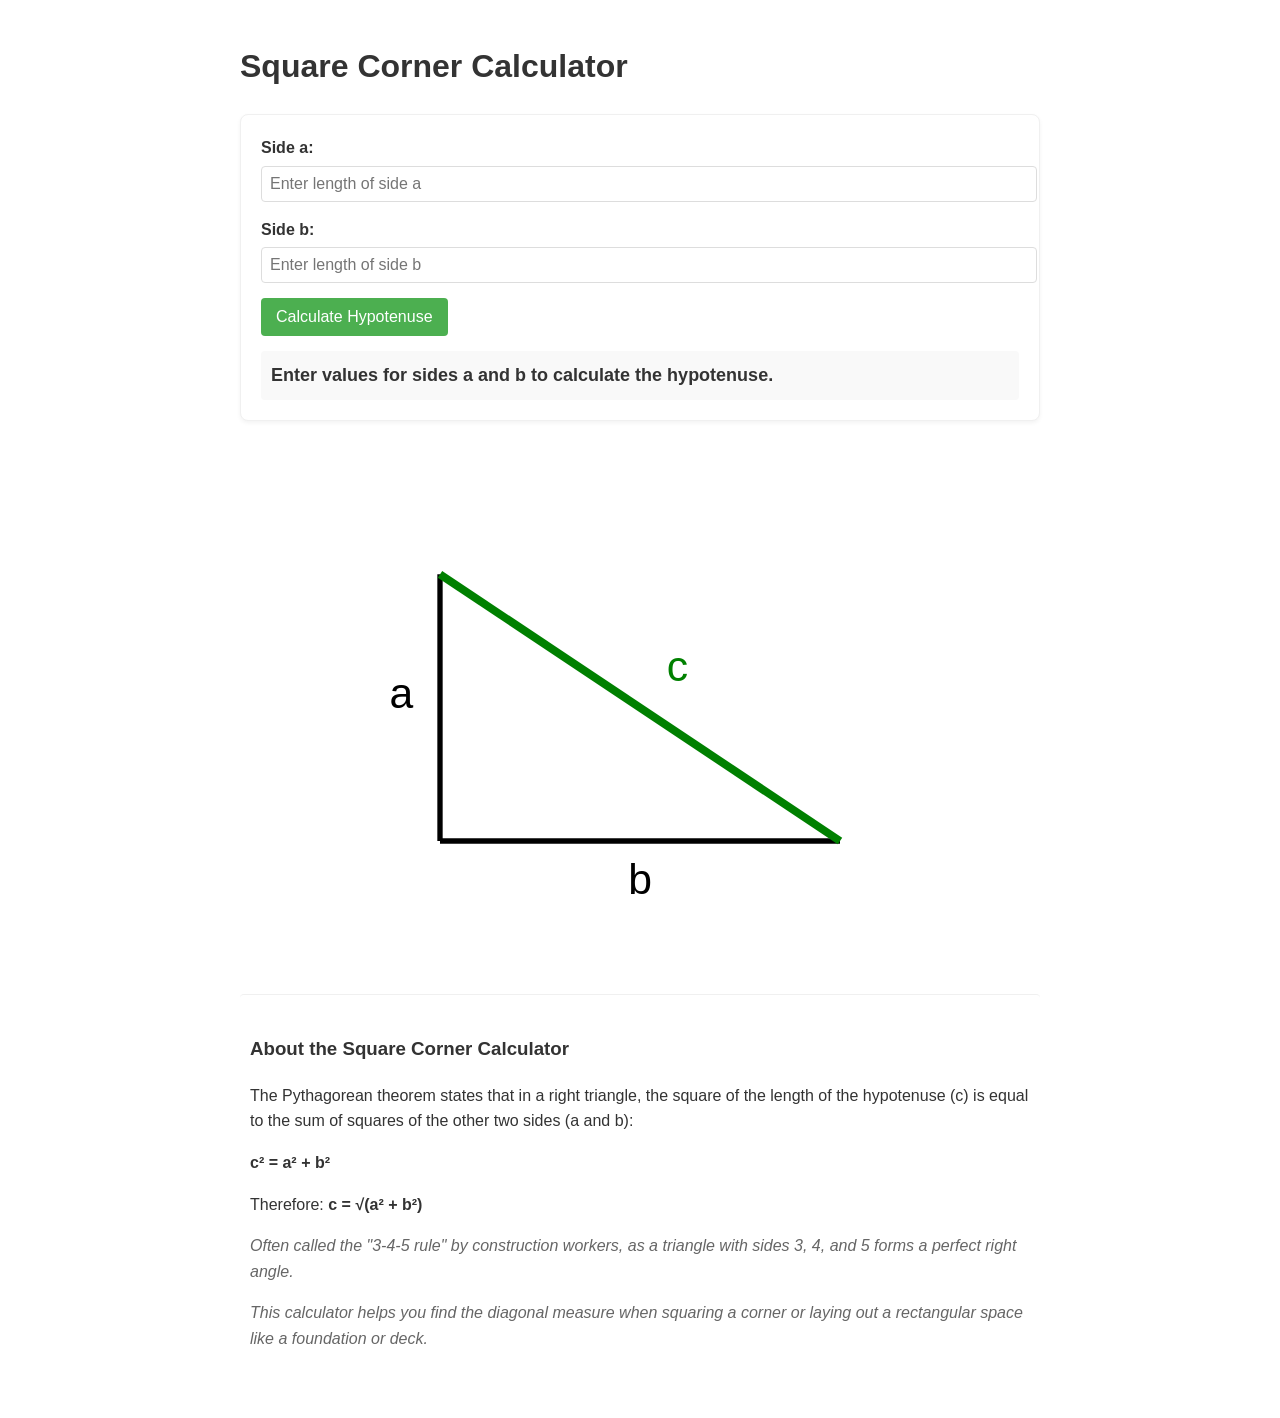
==== public/345/Index.html @ 1083c50b "Create Index.html" ====
<!DOCTYPE html>
<html lang="en">
<head>
    <meta charset="UTF-8">
    <meta name="viewport" content="width=device-width, initial-scale=1.0">
    <title>Square Corner Calculator</title>
    <style>
        body {
            font-family: Arial, sans-serif;
            max-width: 800px;
            margin: 0 auto;
            padding: 20px;
            line-height: 1.6;
            color: #333;
            background-color: white;
        }
        .calculator {
            background-color: white;
            border-radius: 8px;
            padding: 20px;
            box-shadow: 0 2px 4px rgba(0,0,0,0.05);
            margin-bottom: 20px;
            border: 1px solid #f0f0f0;
        }
        .input-group {
            margin-bottom: 15px;
        }
        label {
            display: block;
            margin-bottom: 5px;
            font-weight: bold;
        }
        input {
            width: 100%;
            padding: 8px;
            border: 1px solid #ddd;
            border-radius: 4px;
            font-size: 16px;
        }
        button {
            background-color: #4CAF50;
            color: white;
            border: none;
            padding: 10px 15px;
            font-size: 16px;
            border-radius: 4px;
            cursor: pointer;
            transition: background-color 0.3s;
        }
        button:hover {
            background-color: #45a049;
        }
        .result {
            font-size: 18px;
            font-weight: bold;
            margin-top: 15px;
            padding: 10px;
            border-radius: 4px;
            background-color: #f9f9f9;
        }
        #triangle-diagram {
            display: block;
            margin: 20px auto;
            max-width: 100%;
            background-color: white;
            border-radius: 8px;
        }
        .formula {
            background-color: white;
            padding: 10px;
            border-radius: 4px;
            margin: 20px 0;
            border-top: 1px solid #f0f0f0;
            padding-top: 20px;
        }
        .construction-note {
            font-style: italic;
            color: #666;
            margin-top: 15px;
        }
    </style>
</head>
<body>
    <h1>Square Corner Calculator</h1>
    
    <div class="calculator">
        <div class="input-group">
            <label for="side-a">Side a:</label>
            <input type="number" id="side-a" min="0" step="any" placeholder="Enter length of side a">
        </div>
        
        <div class="input-group">
            <label for="side-b">Side b:</label>
            <input type="number" id="side-b" min="0" step="any" placeholder="Enter length of side b">
        </div>
        
        <button onclick="calculateHypotenuse()">Calculate Hypotenuse</button>
        
        <div class="result" id="result">
            Enter values for sides a and b to calculate the hypotenuse.
        </div>
        
        </div>
    </div>
    
    <svg id="triangle-diagram" viewBox="0 0 300 200" xmlns="http://www.w3.org/2000/svg">
        <!-- White background for the triangle section -->
        <rect x="0" y="0" width="300" height="200" fill="white"/>
        <rect x="75" y="50" width="0" height="0" fill="none" stroke="black" stroke-width="2" id="right-angle-marker" />
        <line x1="75" y1="150" x2="75" y2="50" stroke="black" stroke-width="2" id="side-a-line" />
        <line x1="75" y1="150" x2="225" y2="150" stroke="black" stroke-width="2" id="side-b-line" />
        <line x1="75" y1="50" x2="225" y2="150" stroke="green" stroke-width="3" id="hypotenuse-line" />
        <text x="65" y="100" text-anchor="end" fill="black" id="side-a-text">a</text>
        <text x="150" y="170" text-anchor="middle" fill="black" id="side-b-text">b</text>
        <text x="160" y="90" text-anchor="start" fill="green" id="hypotenuse-text">c</text>
    </svg>
    
    <script>
        function calculateHypotenuse() {
            // Get input values
            const sideA = parseFloat(document.getElementById('side-a').value);
            const sideB = parseFloat(document.getElementById('side-b').value);
            
            // Validate input
            if (isNaN(sideA) || isNaN(sideB)) {
                document.getElementById('result').textContent = 'Please enter valid numbers for both sides.';
                return;
            }
            
            if (sideA <= 0 || sideB <= 0) {
                document.getElementById('result').textContent = 'Side lengths must be positive numbers.';
                return;
            }
            
            // Calculate hypotenuse using Pythagorean theorem
            const hypotenuse = Math.sqrt(Math.pow(sideA, 2) + Math.pow(sideB, 2));
            
            // Display result
            document.getElementById('result').textContent = `Hypotenuse (c) = ${hypotenuse.toFixed(3)}`;
            
            // Update the SVG diagram
            updateTriangleDiagram(sideA, sideB, hypotenuse);
        }
        
        function updateTriangleDiagram(a, b, c) {
            // Normalize sides to fit in the SVG viewBox
            const maxSide = Math.max(a, b);
            const scale = 150 / maxSide;
            
            // Calculate scaled dimensions
            const scaledA = a * scale;
            const scaledB = b * scale;
            
            // Update the SVG elements
            const svgElement = document.getElementById('triangle-diagram');
            
            // Update the triangle sides
            document.getElementById('side-a-line').setAttribute('x1', 50);
            document.getElementById('side-a-line').setAttribute('y1', 150);
            document.getElementById('side-a-line').setAttribute('x2', 50);
            document.getElementById('side-a-line').setAttribute('y2', 150 - scaledA);
            
            document.getElementById('side-b-line').setAttribute('x1', 50);
            document.getElementById('side-b-line').setAttribute('y1', 150);
            document.getElementById('side-b-line').setAttribute('x2', 50 + scaledB);
            document.getElementById('side-b-line').setAttribute('y2', 150);
            
            document.getElementById('hypotenuse-line').setAttribute('x1', 50);
            document.getElementById('hypotenuse-line').setAttribute('y1', 150 - scaledA);
            document.getElementById('hypotenuse-line').setAttribute('x2', 50 + scaledB);
            document.getElementById('hypotenuse-line').setAttribute('y2', 150);
            
            // Update right angle marker
            document.getElementById('right-angle-marker').setAttribute('x', 50);
            document.getElementById('right-angle-marker').setAttribute('y', 150 - 20);
            document.getElementById('right-angle-marker').setAttribute('width', 20);
            document.getElementById('right-angle-marker').setAttribute('height', 20);
            
            // Update text labels
            document.getElementById('side-a-text').textContent = `a = ${a}`;
            document.getElementById('side-a-text').setAttribute('x', 35);
            document.getElementById('side-a-text').setAttribute('y', 150 - scaledA/2);
            
            document.getElementById('side-b-text').textContent = `b = ${b}`;
            document.getElementById('side-b-text').setAttribute('x', 50 + scaledB/2);
            document.getElementById('side-b-text').setAttribute('y', 165);
            
            document.getElementById('hypotenuse-text').textContent = `c = ${c.toFixed(3)}`;
            document.getElementById('hypotenuse-text').setAttribute('x', 50 + scaledB/2 - 10);
            document.getElementById('hypotenuse-text').setAttribute('y', 150 - scaledA/2 - 10);
        }
    
        // Function to convert decimal to fraction (nearest 1/16")
        function decimalToFraction(decimal) {
            // Multiply by 16 and round to nearest integer to get 16ths
            const sixteenths = Math.round(decimal * 16);
            
            // Handle whole numbers
            if (sixteenths % 16 === 0) {
                return sixteenths / 16;
            }
            
            // Find GCD for simplification
            const gcd = (a, b) => b ? gcd(b, a % b) : a;
            const numerator = sixteenths;
            const denominator = 16;
            const divisor = gcd(numerator, denominator);
            
            // Simplify the fraction
            const simplifiedNum = numerator / divisor;
            const simplifiedDenom = denominator / divisor;
            
            // Handle mixed numbers
            const wholePart = Math.floor(simplifiedNum / simplifiedDenom);
            const remainderNum = simplifiedNum % simplifiedDenom;
            
            if (wholePart > 0) {
                return `${wholePart} ${remainderNum}/${simplifiedDenom}`;
            } else {
                return `${remainderNum}/${simplifiedDenom}`;
            }
        }
        
        // Update the calculate function to use fractions
        function calculateHypotenuse() {
            // Get input values
            const sideA = parseFloat(document.getElementById('side-a').value);
            const sideB = parseFloat(document.getElementById('side-b').value);
            
            // Validate input
            if (isNaN(sideA) || isNaN(sideB)) {
                document.getElementById('result').textContent = 'Please enter valid numbers for both sides.';
                return;
            }
            
            if (sideA <= 0 || sideB <= 0) {
                document.getElementById('result').textContent = 'Side lengths must be positive numbers.';
                return;
            }
            
            // Calculate hypotenuse using Pythagorean theorem
            const hypotenuse = Math.sqrt(Math.pow(sideA, 2) + Math.pow(sideB, 2));
            
            // Convert to fraction
            const hypotenuseAsFraction = decimalToFraction(hypotenuse);
            
            // Display result
            document.getElementById('result').textContent = `Hypotenuse (c) = ${hypotenuse.toFixed(3)} (${hypotenuseAsFraction}")`;
            
            // Update the SVG diagram
            updateTriangleDiagram(sideA, sideB, hypotenuse);
        }
    </script>
    
    <div class="formula">
        <h3>About the Square Corner Calculator</h3>
        <p>The Pythagorean theorem states that in a right triangle, the square of the length of the hypotenuse (c) is equal to the sum of squares of the other two sides (a and b):</p>
        <p><strong>c² = a² + b²</strong></p>
        <p>Therefore: <strong>c = √(a² + b²)</strong></p>
        <div class="construction-note">
            <p>Often called the "3-4-5 rule" by construction workers, as a triangle with sides 3, 4, and 5 forms a perfect right angle.</p>
            <p>This calculator helps you find the diagonal measure when squaring a corner or laying out a rectangular space like a foundation or deck.</p>
        </div>
    </div>
</body>
</html>
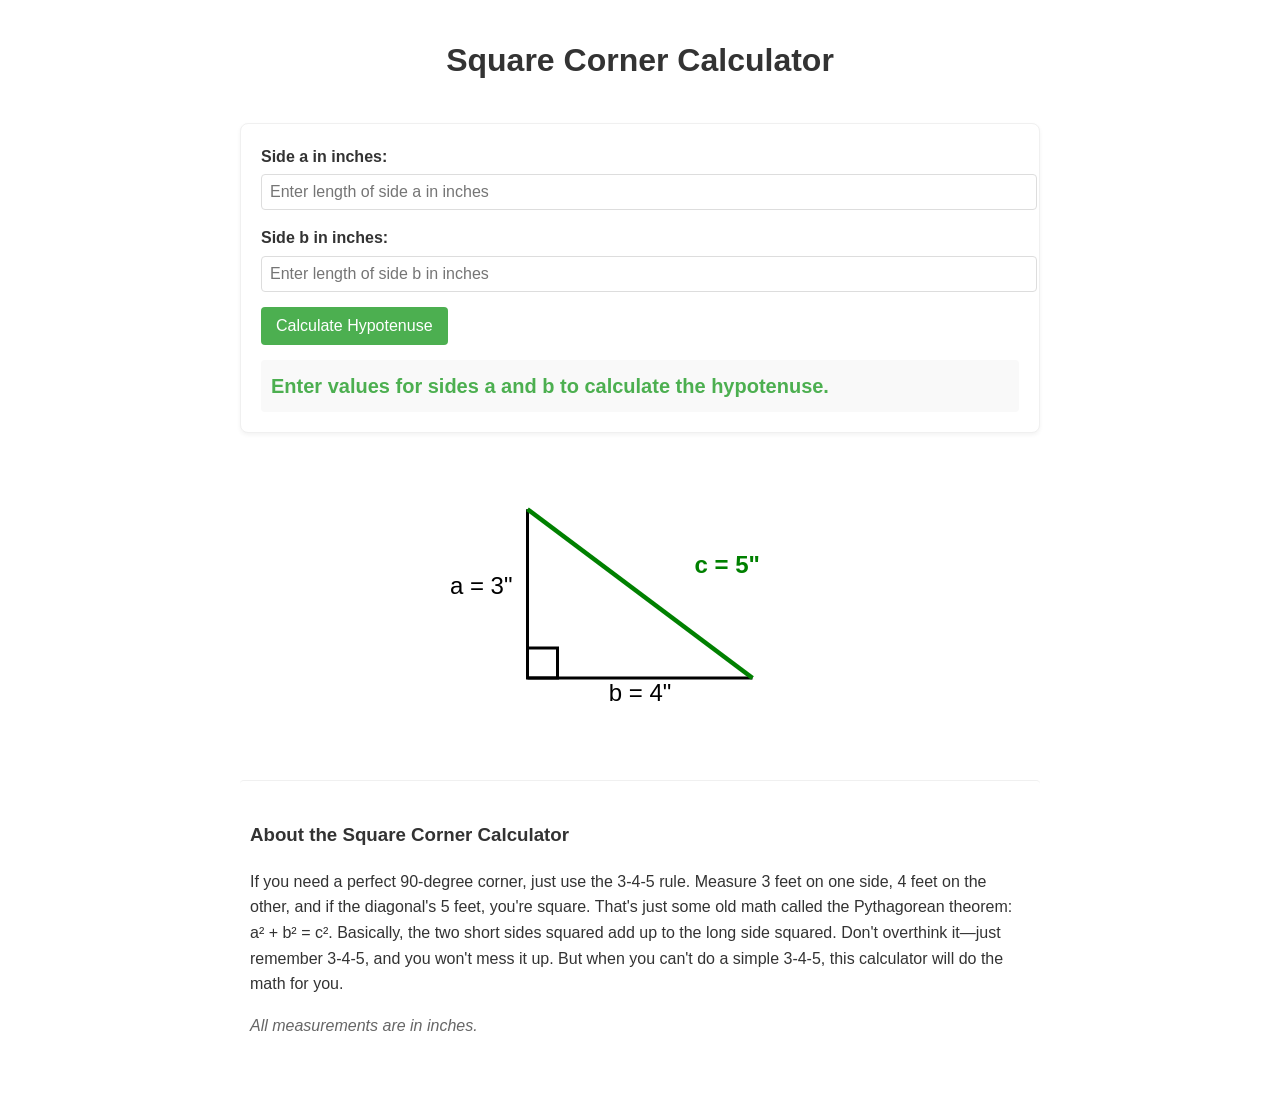
==== commit 91666865: "Update Index.html" ====
--- a/public/345/Index.html
+++ b/public/345/Index.html
@@ -14,6 +14,13 @@
             color: #333;
             background-color: white;
         }
+        h1 {
+            color: #333;
+            background-color: white;
+            padding: 15px 0;
+            margin-top: 0;
+            text-align: center;
+        }
         .calculator {
             background-color: white;
             border-radius: 8px;
@@ -51,16 +58,17 @@
             background-color: #45a049;
         }
         .result {
-            font-size: 18px;
+            font-size: 20px;
             font-weight: bold;
             margin-top: 15px;
             padding: 10px;
             border-radius: 4px;
             background-color: #f9f9f9;
+            color: #4CAF50;
         }
         #triangle-diagram {
             display: block;
-            margin: 20px auto;
+            margin: 10px auto;
             max-width: 100%;
             background-color: white;
             border-radius: 8px;
@@ -85,13 +93,13 @@
     
     <div class="calculator">
         <div class="input-group">
-            <label for="side-a">Side a:</label>
-            <input type="number" id="side-a" min="0" step="any" placeholder="Enter length of side a">
+            <label for="side-a">Side a in inches:</label>
+            <input type="number" id="side-a" min="0" step="any" placeholder="Enter length of side a in inches">
         </div>
         
         <div class="input-group">
-            <label for="side-b">Side b:</label>
-            <input type="number" id="side-b" min="0" step="any" placeholder="Enter length of side b">
+            <label for="side-b">Side b in inches:</label>
+            <input type="number" id="side-b" min="0" step="any" placeholder="Enter length of side b in inches">
         </div>
         
         <button onclick="calculateHypotenuse()">Calculate Hypotenuse</button>
@@ -99,97 +107,21 @@
         <div class="result" id="result">
             Enter values for sides a and b to calculate the hypotenuse.
         </div>
-        
-        </div>
     </div>
     
-    <svg id="triangle-diagram" viewBox="0 0 300 200" xmlns="http://www.w3.org/2000/svg">
-        <!-- White background for the triangle section -->
-        <rect x="0" y="0" width="300" height="200" fill="white"/>
-        <rect x="75" y="50" width="0" height="0" fill="none" stroke="black" stroke-width="2" id="right-angle-marker" />
-        <line x1="75" y1="150" x2="75" y2="50" stroke="black" stroke-width="2" id="side-a-line" />
-        <line x1="75" y1="150" x2="225" y2="150" stroke="black" stroke-width="2" id="side-b-line" />
-        <line x1="75" y1="50" x2="225" y2="150" stroke="green" stroke-width="3" id="hypotenuse-line" />
-        <text x="65" y="100" text-anchor="end" fill="black" id="side-a-text">a</text>
-        <text x="150" y="170" text-anchor="middle" fill="black" id="side-b-text">b</text>
-        <text x="160" y="90" text-anchor="start" fill="green" id="hypotenuse-text">c</text>
-    </svg>
+    <div id="diagram-container" style="text-align: center; margin: 20px 0;">
+        <!-- We'll create the SVG dynamically with JavaScript -->
+    </div>
+    
+    <div class="formula">
+        <h3>About the Square Corner Calculator</h3>
+        <p>If you need a perfect 90-degree corner, just use the 3-4-5 rule. Measure 3 feet on one side, 4 feet on the other, and if the diagonal's 5 feet, you're square. That's just some old math called the Pythagorean theorem: a² + b² = c². Basically, the two short sides squared add up to the long side squared. Don't overthink it—just remember 3-4-5, and you won't mess it up. But when you can't do a simple 3-4-5, this calculator will do the math for you.</p>
+        <div class="construction-note">
+            <p>All measurements are in inches.</p>
+        </div>
+    </div>
     
     <script>
-        function calculateHypotenuse() {
-            // Get input values
-            const sideA = parseFloat(document.getElementById('side-a').value);
-            const sideB = parseFloat(document.getElementById('side-b').value);
-            
-            // Validate input
-            if (isNaN(sideA) || isNaN(sideB)) {
-                document.getElementById('result').textContent = 'Please enter valid numbers for both sides.';
-                return;
-            }
-            
-            if (sideA <= 0 || sideB <= 0) {
-                document.getElementById('result').textContent = 'Side lengths must be positive numbers.';
-                return;
-            }
-            
-            // Calculate hypotenuse using Pythagorean theorem
-            const hypotenuse = Math.sqrt(Math.pow(sideA, 2) + Math.pow(sideB, 2));
-            
-            // Display result
-            document.getElementById('result').textContent = `Hypotenuse (c) = ${hypotenuse.toFixed(3)}`;
-            
-            // Update the SVG diagram
-            updateTriangleDiagram(sideA, sideB, hypotenuse);
-        }
-        
-        function updateTriangleDiagram(a, b, c) {
-            // Normalize sides to fit in the SVG viewBox
-            const maxSide = Math.max(a, b);
-            const scale = 150 / maxSide;
-            
-            // Calculate scaled dimensions
-            const scaledA = a * scale;
-            const scaledB = b * scale;
-            
-            // Update the SVG elements
-            const svgElement = document.getElementById('triangle-diagram');
-            
-            // Update the triangle sides
-            document.getElementById('side-a-line').setAttribute('x1', 50);
-            document.getElementById('side-a-line').setAttribute('y1', 150);
-            document.getElementById('side-a-line').setAttribute('x2', 50);
-            document.getElementById('side-a-line').setAttribute('y2', 150 - scaledA);
-            
-            document.getElementById('side-b-line').setAttribute('x1', 50);
-            document.getElementById('side-b-line').setAttribute('y1', 150);
-            document.getElementById('side-b-line').setAttribute('x2', 50 + scaledB);
-            document.getElementById('side-b-line').setAttribute('y2', 150);
-            
-            document.getElementById('hypotenuse-line').setAttribute('x1', 50);
-            document.getElementById('hypotenuse-line').setAttribute('y1', 150 - scaledA);
-            document.getElementById('hypotenuse-line').setAttribute('x2', 50 + scaledB);
-            document.getElementById('hypotenuse-line').setAttribute('y2', 150);
-            
-            // Update right angle marker
-            document.getElementById('right-angle-marker').setAttribute('x', 50);
-            document.getElementById('right-angle-marker').setAttribute('y', 150 - 20);
-            document.getElementById('right-angle-marker').setAttribute('width', 20);
-            document.getElementById('right-angle-marker').setAttribute('height', 20);
-            
-            // Update text labels
-            document.getElementById('side-a-text').textContent = `a = ${a}`;
-            document.getElementById('side-a-text').setAttribute('x', 35);
-            document.getElementById('side-a-text').setAttribute('y', 150 - scaledA/2);
-            
-            document.getElementById('side-b-text').textContent = `b = ${b}`;
-            document.getElementById('side-b-text').setAttribute('x', 50 + scaledB/2);
-            document.getElementById('side-b-text').setAttribute('y', 165);
-            
-            document.getElementById('hypotenuse-text').textContent = `c = ${c.toFixed(3)}`;
-            document.getElementById('hypotenuse-text').setAttribute('x', 50 + scaledB/2 - 10);
-            document.getElementById('hypotenuse-text').setAttribute('y', 150 - scaledA/2 - 10);
-        }
-    
         // Function to convert decimal to fraction (nearest 1/16")
         function decimalToFraction(decimal) {
             // Multiply by 16 and round to nearest integer to get 16ths
@@ -221,6 +153,109 @@
             }
         }
         
+        // Create the SVG diagram entirely with JavaScript
+        function createTriangleDiagram(a, b, hypotenuseValue) {
+            const container = document.getElementById('diagram-container');
+            container.innerHTML = ''; // Clear previous diagram
+            
+            // Create SVG element
+            const svgNS = "http://www.w3.org/2000/svg";
+            const svg = document.createElementNS(svgNS, "svg");
+            svg.setAttribute("width", "100%");
+            svg.setAttribute("height", "300px");
+            svg.setAttribute("viewBox", "0 0 300 200");
+            svg.style.backgroundColor = "white";
+            
+            // Background rectangle
+            const bg = document.createElementNS(svgNS, "rect");
+            bg.setAttribute("x", "0");
+            bg.setAttribute("y", "0");
+            bg.setAttribute("width", "300");
+            bg.setAttribute("height", "200");
+            bg.setAttribute("fill", "white");
+            svg.appendChild(bg);
+            
+            // Normalize sides to fit in the SVG viewBox
+            const maxSide = Math.max(a, b);
+            const scale = 150 / maxSide;
+            
+            // Calculate scaled dimensions
+            const scaledA = a * scale;
+            const scaledB = b * scale;
+            
+            // Right angle marker
+            const rightAngle = document.createElementNS(svgNS, "rect");
+            rightAngle.setAttribute("x", "75");
+            rightAngle.setAttribute("y", "130");
+            rightAngle.setAttribute("width", "20");
+            rightAngle.setAttribute("height", "20");
+            rightAngle.setAttribute("fill", "none");
+            rightAngle.setAttribute("stroke", "black");
+            rightAngle.setAttribute("stroke-width", "2");
+            svg.appendChild(rightAngle);
+            
+            // Side A
+            const sideA = document.createElementNS(svgNS, "line");
+            sideA.setAttribute("x1", "75");
+            sideA.setAttribute("y1", "150");
+            sideA.setAttribute("x2", "75");
+            sideA.setAttribute("y2", 150 - scaledA);
+            sideA.setAttribute("stroke", "black");
+            sideA.setAttribute("stroke-width", "2");
+            svg.appendChild(sideA);
+            
+            // Side B
+            const sideB = document.createElementNS(svgNS, "line");
+            sideB.setAttribute("x1", "75");
+            sideB.setAttribute("y1", "150");
+            sideB.setAttribute("x2", 75 + scaledB);
+            sideB.setAttribute("y2", "150");
+            sideB.setAttribute("stroke", "black");
+            sideB.setAttribute("stroke-width", "2");
+            svg.appendChild(sideB);
+            
+            // Hypotenuse
+            const hypotenuse = document.createElementNS(svgNS, "line");
+            hypotenuse.setAttribute("x1", "75");
+            hypotenuse.setAttribute("y1", 150 - scaledA);
+            hypotenuse.setAttribute("x2", 75 + scaledB);
+            hypotenuse.setAttribute("y2", "150");
+            hypotenuse.setAttribute("stroke", "green");
+            hypotenuse.setAttribute("stroke-width", "3");
+            svg.appendChild(hypotenuse);
+            
+            // Text for side A
+            const textA = document.createElementNS(svgNS, "text");
+            textA.setAttribute("x", "65");
+            textA.setAttribute("y", 150 - scaledA/2);
+            textA.setAttribute("text-anchor", "end");
+            textA.setAttribute("fill", "black");
+            textA.textContent = `a = ${a}"`;
+            svg.appendChild(textA);
+            
+            // Text for side B
+            const textB = document.createElementNS(svgNS, "text");
+            textB.setAttribute("x", 75 + scaledB/2);
+            textB.setAttribute("y", "165");
+            textB.setAttribute("text-anchor", "middle");
+            textB.setAttribute("fill", "black");
+            textB.textContent = `b = ${b}"`;
+            svg.appendChild(textB);
+            
+            // Text for hypotenuse - RIGHT JUSTIFIED
+            const textC = document.createElementNS(svgNS, "text");
+            textC.setAttribute("x", "230");
+            textC.setAttribute("y", "80");
+            textC.setAttribute("text-anchor", "end");
+            textC.setAttribute("fill", "green");
+            textC.setAttribute("font-weight", "bold");
+            textC.textContent = `c = ${hypotenuseValue}"`;
+            svg.appendChild(textC);
+            
+            // Add the SVG to the container
+            container.appendChild(svg);
+        }
+        
         // Update the calculate function to use fractions
         function calculateHypotenuse() {
             // Get input values
@@ -245,22 +280,14 @@
             const hypotenuseAsFraction = decimalToFraction(hypotenuse);
             
             // Display result
-            document.getElementById('result').textContent = `Hypotenuse (c) = ${hypotenuse.toFixed(3)} (${hypotenuseAsFraction}")`;
-            
-            // Update the SVG diagram
-            updateTriangleDiagram(sideA, sideB, hypotenuse);
-        }
+            document.getElementById('result').textContent = `Hypotenuse (c) = ${hypotenuse.toFixed(3)}" (${hypotenuseAsFraction}")`;
+            
+            // Create the triangle diagram
+            createTriangleDiagram(sideA, sideB, hypotenuseAsFraction);
+        }
+        
+        // Create initial empty triangle diagram
+        createTriangleDiagram(3, 4, "5");
     </script>
-    
-    <div class="formula">
-        <h3>About the Square Corner Calculator</h3>
-        <p>The Pythagorean theorem states that in a right triangle, the square of the length of the hypotenuse (c) is equal to the sum of squares of the other two sides (a and b):</p>
-        <p><strong>c² = a² + b²</strong></p>
-        <p>Therefore: <strong>c = √(a² + b²)</strong></p>
-        <div class="construction-note">
-            <p>Often called the "3-4-5 rule" by construction workers, as a triangle with sides 3, 4, and 5 forms a perfect right angle.</p>
-            <p>This calculator helps you find the diagonal measure when squaring a corner or laying out a rectangular space like a foundation or deck.</p>
-        </div>
-    </div>
 </body>
 </html>
